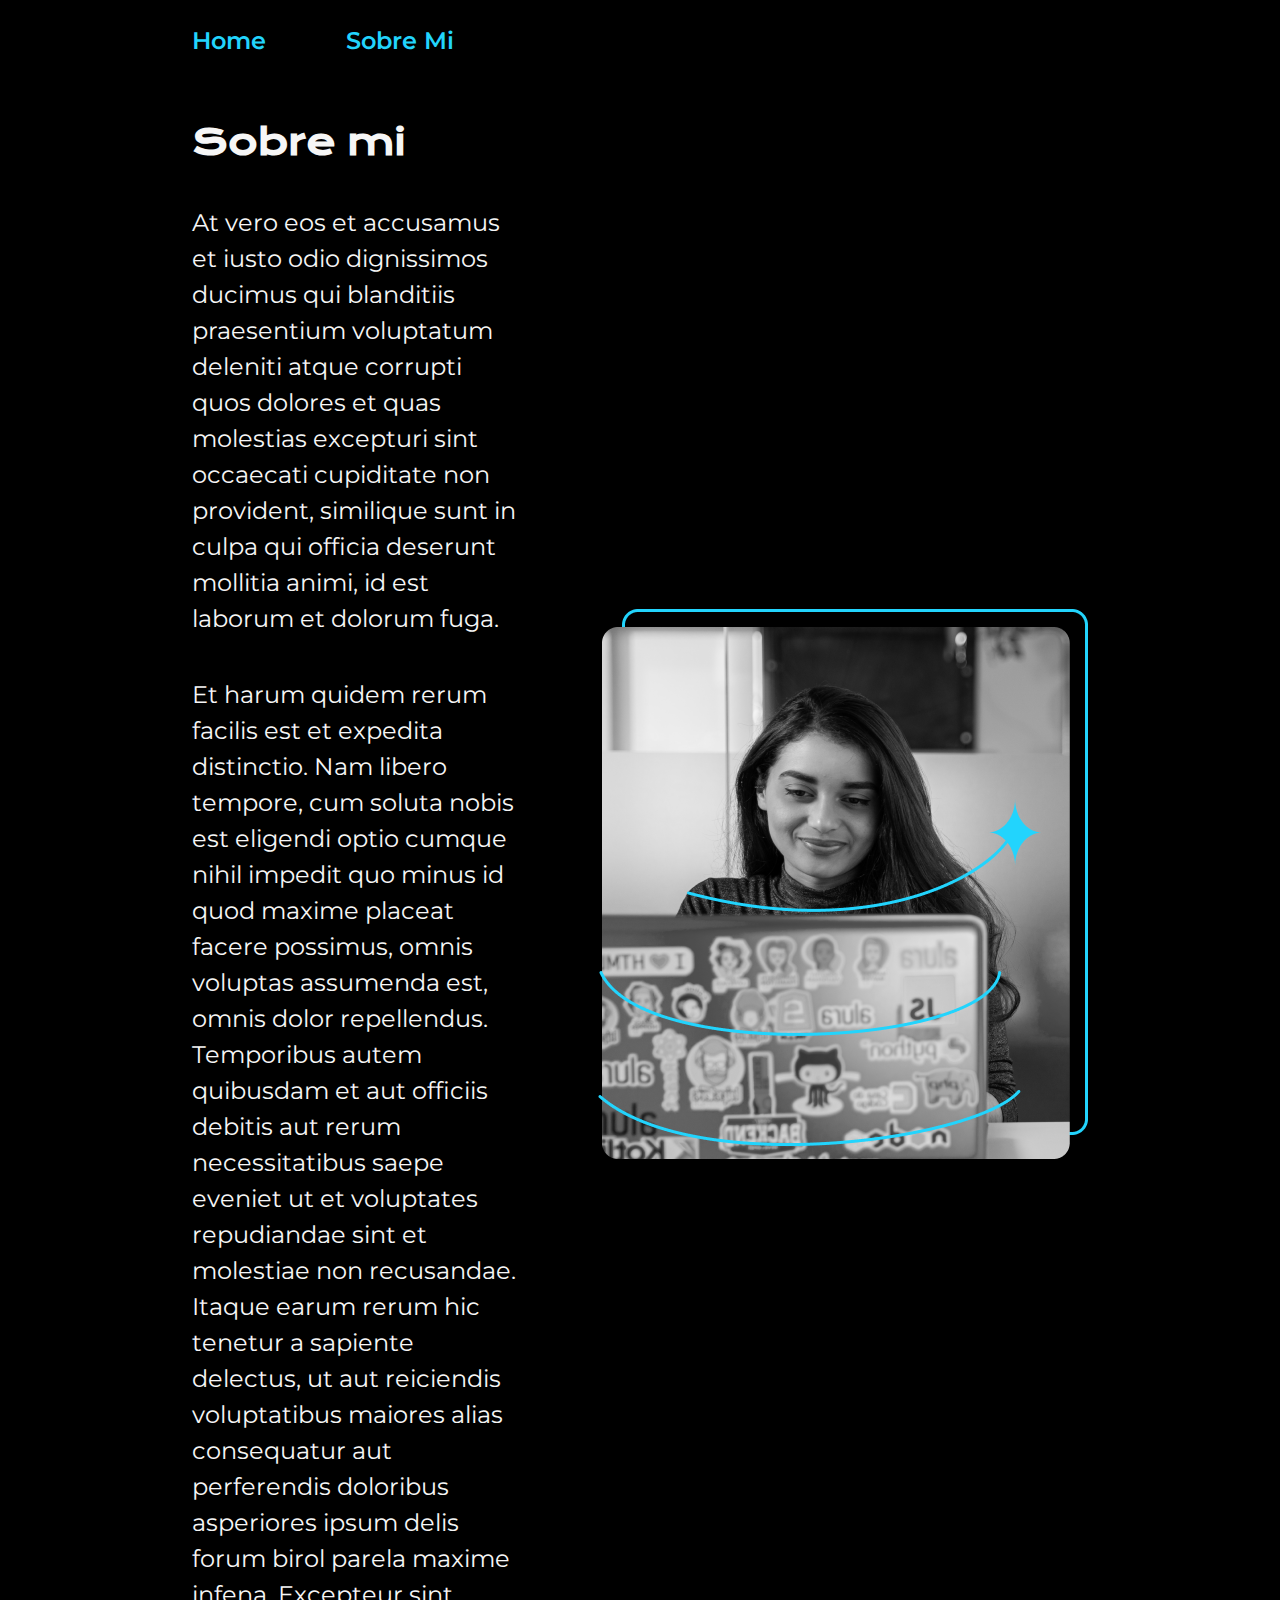
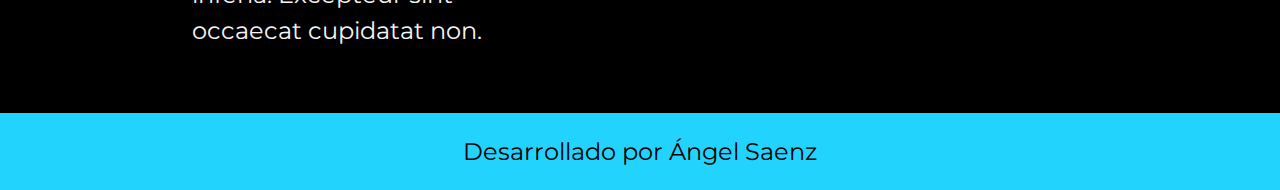
==== about.html @ 3369881f "Subir el proyecto" ====
<!DOCTYPE html>
<html lang="es-mx">
<head>
    <meta charset="UTF-8">
    <meta name="viewport" content="width=device-width, initial-scale=1.0">
    <title>Sobre mí</title>
    <link rel="stylesheet" href="./styles/style.css">
</head>

<body>
    <header class="header">
        <nav class="header__menu">
            <a class="header__menu__link" href="index.html">Home</a>
            <a class="header__menu__link" href="about.html">Sobre Mi</a>
        </nav>
    </header>
    <main class="presentacion">
        <section class="presentacion__contenido">
            <h1 class="presentacion__contenido__titulo">Sobre mi</h1>
            <p class="presentacion__contenido__texto">At vero eos et accusamus et iusto odio dignissimos ducimus qui blanditiis praesentium voluptatum deleniti
                atque corrupti quos dolores et quas molestias excepturi sint occaecati cupiditate non provident,
                similique sunt in culpa qui officia deserunt mollitia animi, id est laborum et dolorum fuga.</p>

            <p class="presentacion__contenido__texto">Et harum quidem rerum facilis est et expedita distinctio. Nam libero tempore, cum soluta nobis est
                eligendi optio cumque nihil impedit quo minus id quod maxime placeat facere possimus, omnis voluptas
                assumenda est, omnis dolor repellendus. Temporibus autem quibusdam et aut officiis debitis aut rerum
                necessitatibus saepe eveniet ut et voluptates repudiandae sint et molestiae non recusandae. Itaque earum
                rerum hic tenetur a sapiente delectus, ut aut reiciendis voluptatibus maiores alias consequatur aut
                perferendis doloribus asperiores ipsum delis forum birol parela maxime infena. Excepteur sint occaecat
                cupidatat non.</p>
        </section>
        <img src="./assets/Imagem.png" alt="Imagen de Ana Garcia trabajando">
    </main>
    <footer class="footer">
        <p>Desarrollado por Ángel Saenz</p>
    </footer>

</body>

</html>
---- styles/style.css ----
@import url('https://fonts.googleapis.com/css2?family=Krona+One&family=Montserrat:ital,wght@0,100..900;1,100..900&display=swap');

:root{
    --color-primario:#000000;
    --color-secundario:#F6F6F6;
    --color-terciario:#22D4FD;
    --color-hover:#272727;

    --fuente-montserrat:  "Montserrat", sans-serif;
    --fuente-krona:  "Krona One", sans-serif;
}

*{
    padding: 0;
    margin: 0;
}

body{
    background-color: var(--color-primario);
    color: var(--color-secundario);
    height: 100vh;
    box-sizing: border-box;
}

.header{
    padding: 2% 0% 0% 15%;
}

.header__menu{
    display: flex;
    gap: 80px;
}

.header__menu__link{
    font-family: var(--fuente-montserrat);
    font-size: 1.5rem;
    font-weight: 600;
    color: var(--color-terciario);
    text-decoration: none;
}


.presentacion{
    display: flex;
    align-items: center;
    padding: 5% 15%;
    justify-content: space-between;
    gap: 82px;
}

.presentacion__contenido{
    width: 50%;
    display: flex;
    flex-direction: column;
    gap: 40px;
}

.presentacion__contenido__titulo{
    font-size: 2.25rem;
    font-family: var(--fuente-krona);
}

.titulo-destaque{
    color: var(--color-terciario);
}


.presentacion__contenido__texto{
    font-size: 1.5rem;
    font-family: var(--fuente-montserrat);
    line-height: 36px;
}

.presentacion__enlaces{
    display: flex;
    justify-content: space-between;
    flex-direction: column;
    align-items: center;
    gap: 32px;

}


.presentacion__enlaces__subtitulo{
    font-family: var(--fuente-krona);
    font-size: 1.5rem;
    font-weight: 400;
}

.presentacion__enlaces__link{
   width: 50%;
   text-align: center;
   padding: 21.5px 0;
   border-radius: 8px;
   font-family: var(--fuente-montserrat);
   font-size: 1.5rem;
   font-weight: 600;
   text-decoration: none;
   color: var(--color-secundario);
   border: 2px solid var(--color-terciario);
   display: flex;
   justify-content: center;
   gap: 10px;
}


.presentacion__enlaces__link:hover{
    background-color: var(--color-hover);
}

.presentacion__imagen{
    width: 50%;
}

.footer{
    background-color:var(--color-terciario);
    padding: 24px;
    font-family: var(--fuente-montserrat);
    font-size: 1.5rem;
    text-align: center;
    color: var(--color-primario);
}

@media (max-width: 1200px){

    .header{
        padding: 10%;
    }

    .header__menu{
        justify-content: center;
    }

    .presentacion{
        flex-direction: column-reverse;
        padding: 5%;
    }

    .presentacion__contenido{
        width: auto;
    }
}
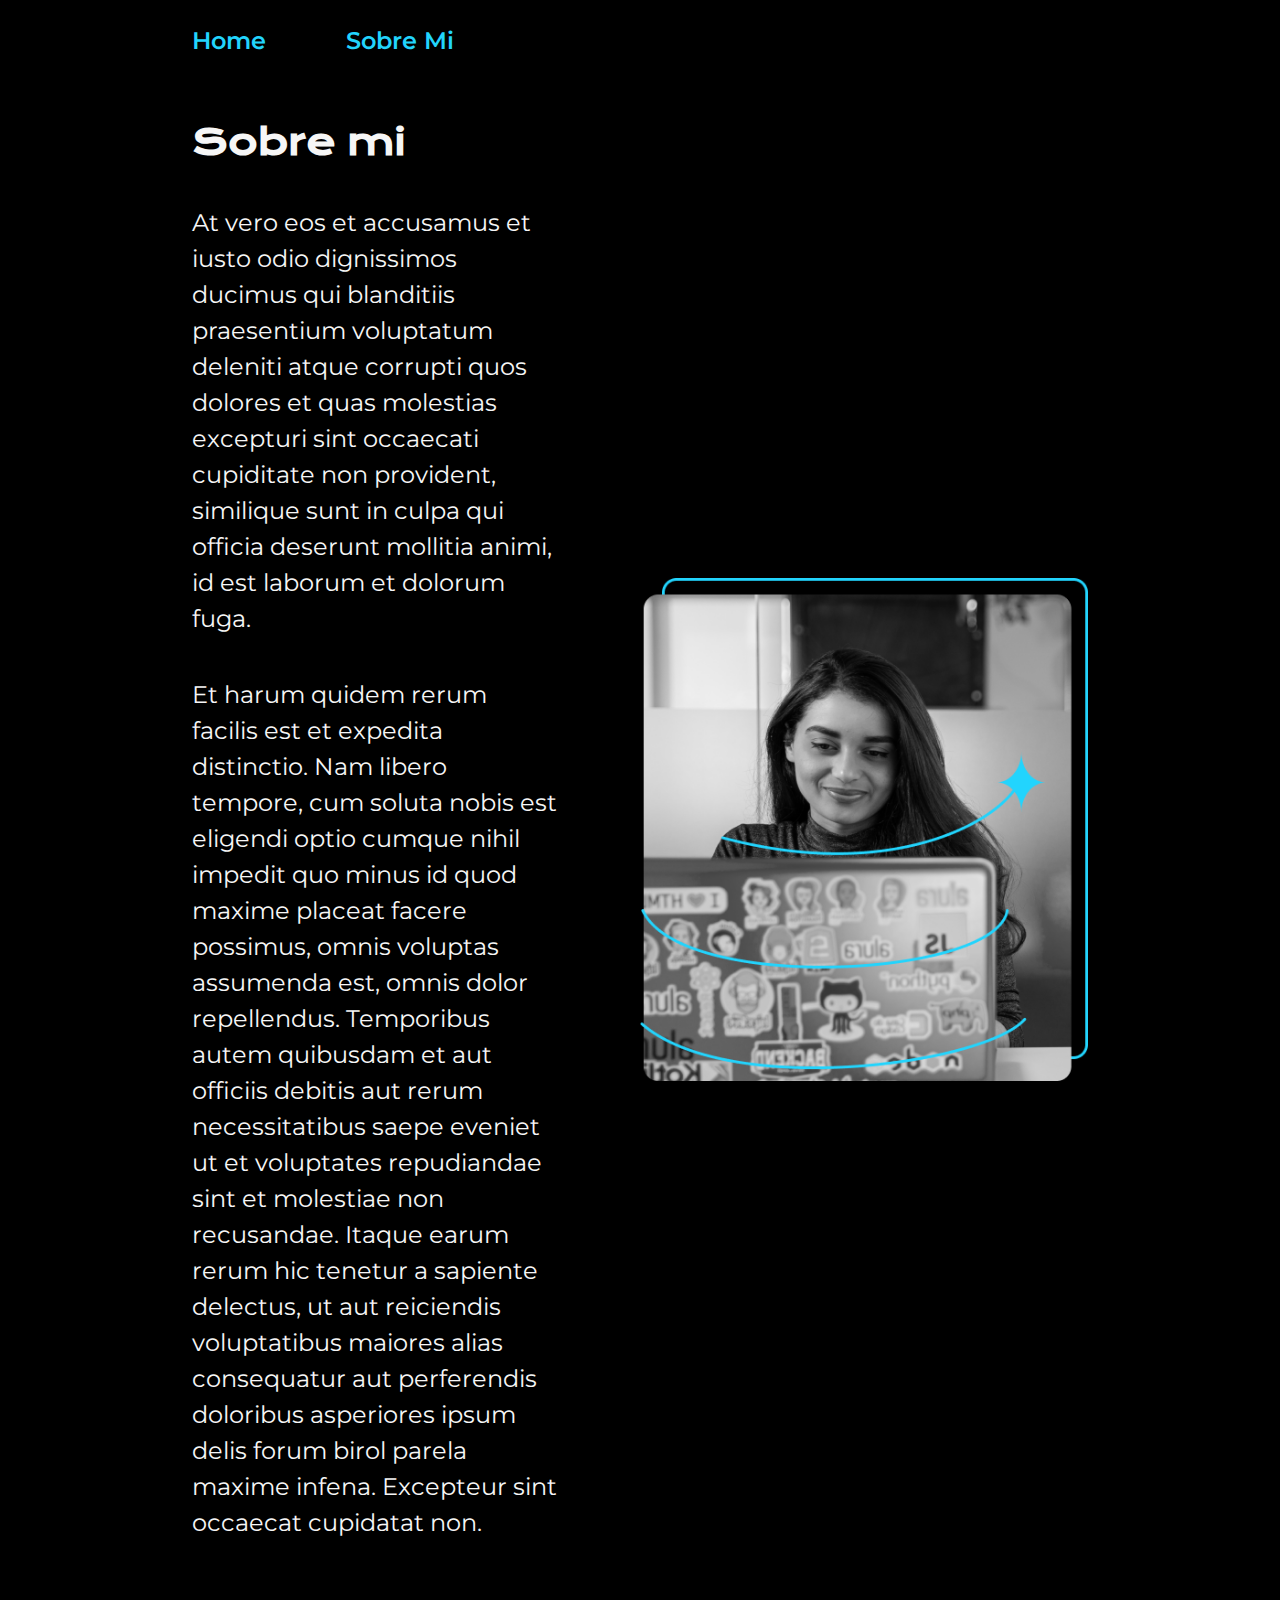
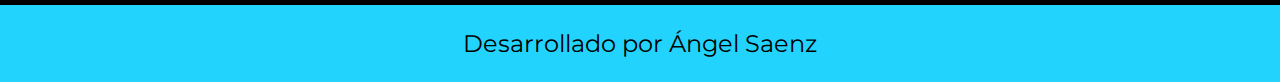
==== commit f8d83279: "Correcion de imagen" ====
--- a/about.html
+++ b/about.html
@@ -29,7 +29,7 @@
                 perferendis doloribus asperiores ipsum delis forum birol parela maxime infena. Excepteur sint occaecat
                 cupidatat non.</p>
         </section>
-        <img src="./assets/Imagem.png" alt="Imagen de Ana Garcia trabajando">
+        <img class="presentacion__imagen" src="./assets/Imagem.png" alt="Imagen de Ana Garcia trabajando">
     </main>
     <footer class="footer">
         <p>Desarrollado por Ángel Saenz</p>
